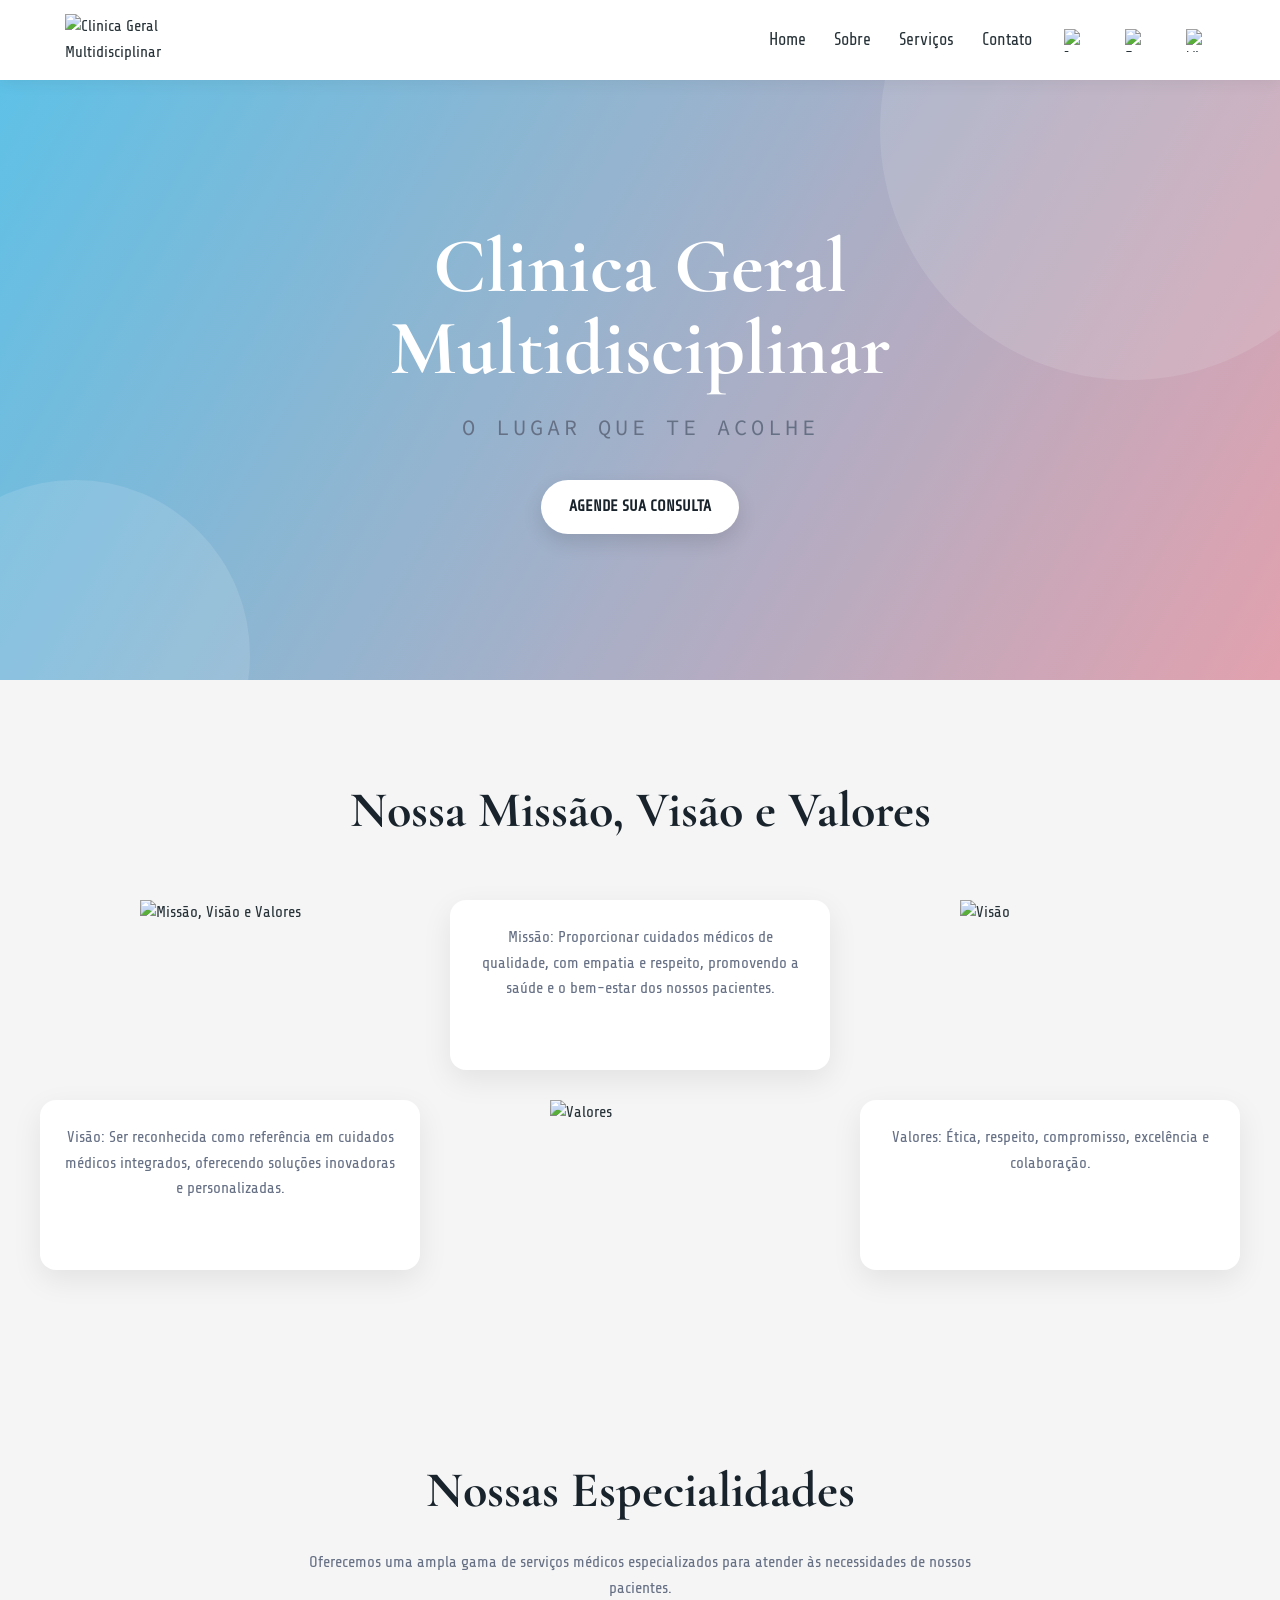
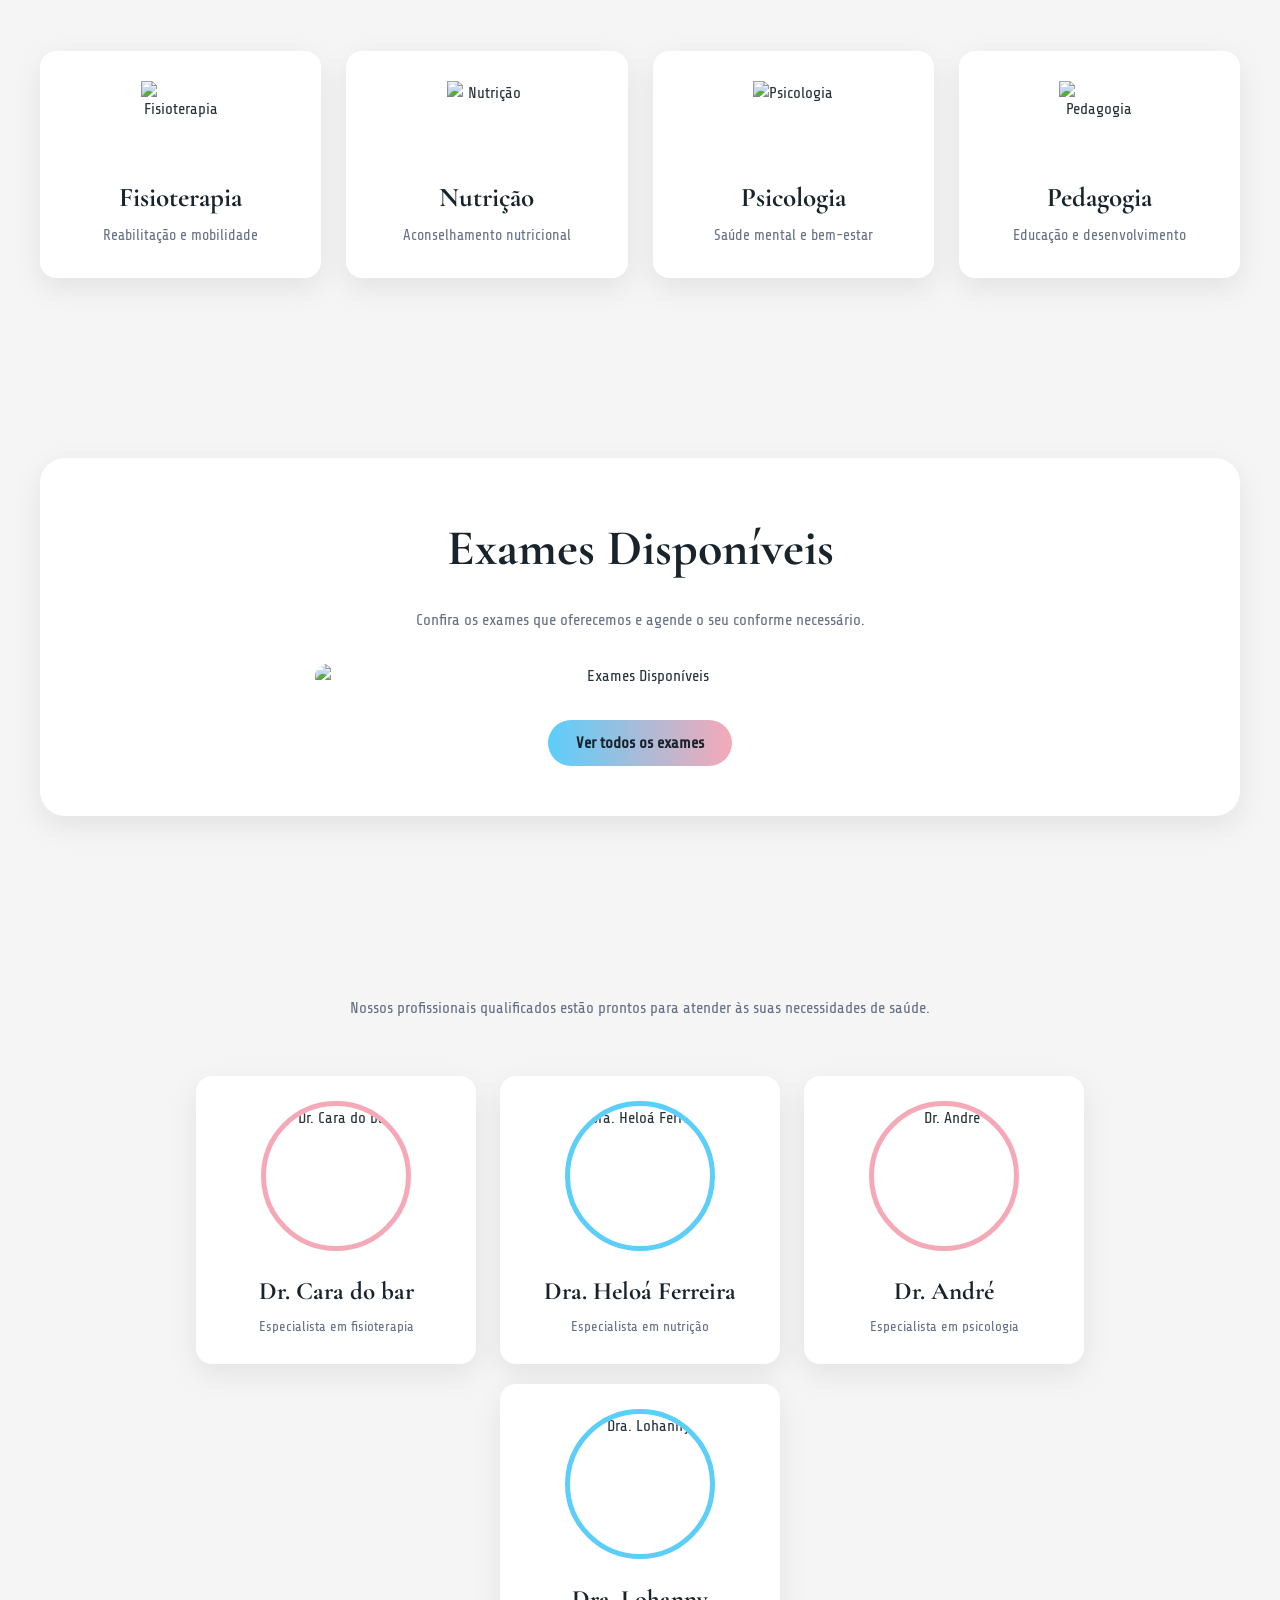
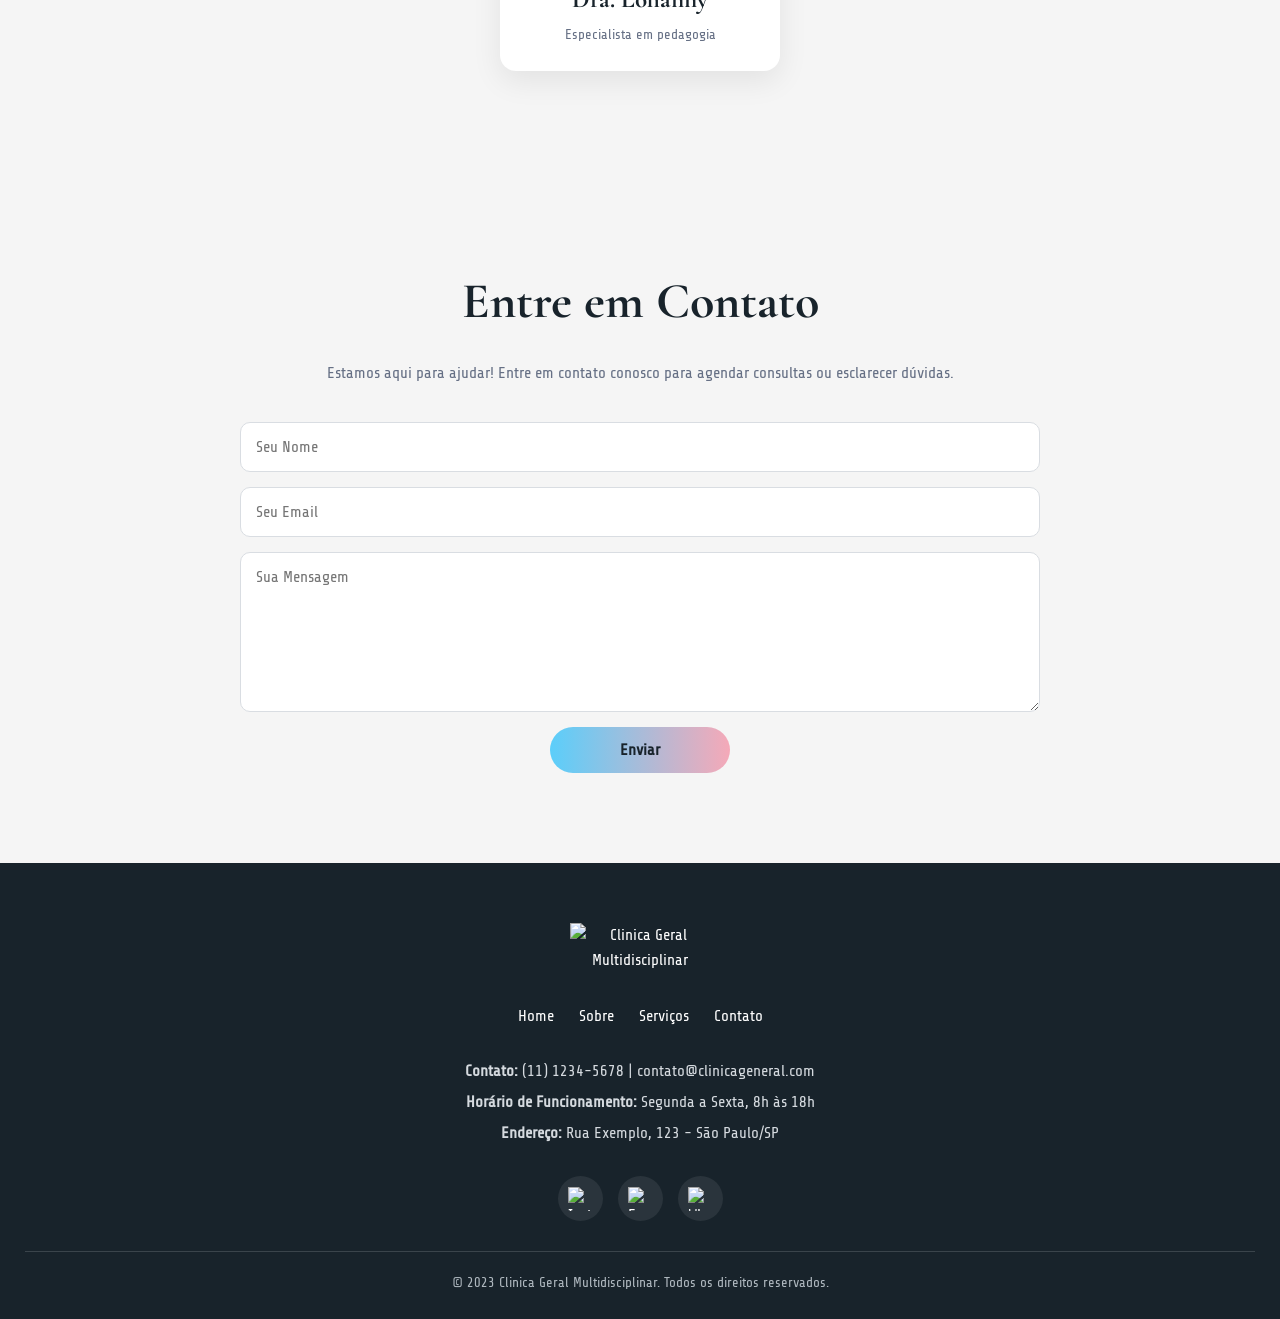
==== index.html @ 115f13de "front quase pronto" ====
<!DOCTYPE html>
<html lang="pt-BR">
<head>
    <meta charset="UTF-8">
    <meta name="viewport" content="width=device-width, initial-scale=1.0">
    <link rel="stylesheet" href="./css/style.css">
    <title>Clinica Geral Multidisciplinar</title>
</head>
<body>
    
    <header>
        <nav>
            
            <div class="nav-container">
                
                <a href="index.html" class="logo-link">
                    <img src="assets/img/logo.png" class="logo-header" alt="Clinica Geral Multidisciplinar" />
                </a>

                <ul class="nav-links">
                    <li><a href="index.html">Home</a></li>
                    <li><a href="./html/contato.html">Sobre</a></li>
                    <li><a href="./html/servicos.html">Serviços</a></li>
                    <li><a href="./html/contato.html">Contato</a></li>
                </ul>

                <a href="https://www.instagram.com" class="social-link" target="_blank" rel="noopener noreferrer">
                    <img src="assets/img/instagram.png" class="social-icon" alt="Instagram" />
                </a>

                <a href="https://www.facebook.com" class="social-link" target="_blank" rel="noopener noreferrer">
                    <img src="assets/img/facebook.png" class="social-icon" alt="Facebook" /> 
                </a>

                <a href="https://wa.me/SEU_NUMERO" class="social-link" target="_blank" rel="noopener noreferrer">
                    <img src="assets/img/whatsapp.png" class="social-icon" alt="WhatsApp" />
                </a>

                <button class="menu-hamburger" id="menuToggle" aria-label="Menu">
                    <span></span>
                    <span></span>
                    <span></span>
                </button>

            </div>
        </nav>
    </header>

    <main>

        <section>
            <div class="banner-overlay"></div>
            <div class="banner-content">

                <h1 class="banner-title">Clinica Geral Multidisciplinar</h1>

                <p class="banner-description">O LUGAR QUE TE ACOLHE</p>

                <a href="./html/contato.html" class="btn">AGENDE SUA CONSULTA</a>

            </div>
        </section>

        <section>
            <div class="mvv">
                <h2 class="mvv-title">Nossa Missão, Visão e Valores</h2>

                <img src="assets/img/mvv.png" class="mvv-image" alt="Missão, Visão e Valores" />
                <p class="mvv-description">Missão: Proporcionar cuidados médicos de qualidade, com empatia e respeito, promovendo a saúde e o bem-estar dos nossos pacientes.</p>
                
                <img src="assets/img/visao.png" class="mvv-image" alt="Visão" />
                <p class="mvv-description">Visão: Ser reconhecida como referência em cuidados médicos integrados, oferecendo soluções inovadoras e personalizadas.</p>
                
                <img src="assets/img/valores.png" class="mvv-image" alt="Valores" />
                <p class="mvv-description">Valores: Ética, respeito, compromisso, excelência e colaboração.</p>
            </div>
        </section>

        <section>
            <div class="especialidades">
                
                <h2 class="especialidades-title">Nossas Especialidades</h2>
                <p class="especialidades-description">Oferecemos uma ampla gama de serviços médicos especializados para atender às necessidades de nossos pacientes.</p>
                
                <div class="especialidades-nomes">

                    <div class="especialidade-card">

                        <img 
                            src="assets/img/fisioterapia.png" 
                            class="especialidade-icon" 
                            alt="Fisioterapia"
                        >

                        <h3>Fisioterapia</h3>

                        <p>Reabilitação e mobilidade</p>

                    </div>


                    <div class="especialidade-card">

                        <img 
                            src="assets/img/nutricao.png" 
                            class="especialidade-icon" 
                            alt="Nutrição"
                        >

                        <h3>Nutrição</h3>

                        <p>Aconselhamento nutricional</p>

                    </div>


                    <div class="especialidade-card">

                        <img 
                            src="assets/img/psicologia.png" 
                            class="especialidade-icon" 
                            alt="Psicologia"
                        >

                        <h3>Psicologia</h3>

                        <p>Saúde mental e bem-estar</p>

                    </div>


                    <div class="especialidade-card">

                        <img 
                            src="assets/img/pedagogia.png" 
                            class="especialidade-icon" 
                            alt="Pedagogia"
                        >

                        <h3>Pedagogia</h3>

                        <p>Educação e desenvolvimento</p>

                    </div>

                </div>
            </div>
        </section>

        <section>
            <div class="exames">
                
                <h2>Exames Disponíveis</h2>
                <p>Confira os exames que oferecemos e agende o seu conforme necessário.</p>

                <img src="assets/img/exames.png" class="exames-image" alt="Exames Disponíveis" />

                <button class="btn-exames">Ver todos os exames</button>

            </div>
        </section>

        <section>
            <div class="profissionais">
                <p>Nossos profissionais qualificados estão prontos para atender às suas necessidades de saúde.</p>

                <div class="team-card">
                    <img src="assets/img/medico1.png" class="team-image" alt="Dr. Cara do bar" />
                    <h4>Dr. Cara do bar</h4>
                    <p>Especialista em fisioterapia</p>
                </div>

                <div class="team-card">
                    <img src="assets/img/medico2.png" class="team-image" alt="Dra. Heloá Ferreira" />
                    <h4>Dra. Heloá Ferreira</h4>
                    <p>Especialista em nutrição</p>
                </div>
                <div class="team-card">
                    <img src="assets/img/medico3.png" class="team-image" alt="Dr. André" />
                    <h4>Dr. André</h4>
                    <p>Especialista em psicologia</p>
                </div>
                <div class="team-card">
                    <img src="assets/img/medico4.png" class="team-image" alt="Dra. Lohanny" />
                    <h4>Dra. Lohanny</h4>
                    <p>Especialista em pedagogia</p>
                </div>

            </div>
        </section>

        <section>
            <div class="contato">
                <h2>Entre em Contato</h2>
                <p>Estamos aqui para ajudar! Entre em contato conosco para agendar consultas ou esclarecer dúvidas.</p>

                <form action="#" method="post" class="contact-form">
                    <input type="text" name="name" placeholder="Seu Nome" required>
                    <input type="email" name="email" placeholder="Seu Email" required>
                    <textarea name="message" placeholder="Sua Mensagem" required></textarea>
                    <button type="submit">Enviar</button>
                </form>

            </div>
        </section>
    </main>

    <footer>
        <div class="footer-logo">
            <img src="assets/img/logo.png" class="logo-footer" alt="Clinica Geral Multidisciplinar" />
        </div>

        <div class="footer-links">
            <ul>
                <li><a href="index.html">Home</a></li>
                <li><a href="./html/contato.html">Sobre</a></li>
                <li><a href="./html/servicos.html">Serviços</a></li>
                <li><a href="./html/contato.html">Contato</a></li>
            </ul>

        </div>

        <div class="contato-footer">
            <p><strong>Contato:</strong> (11) 1234-5678 | contato@clinicageneral.com</p>
            <p><strong>Horário de Funcionamento:</strong> Segunda a Sexta, 8h às 18h</p>
            <p><strong>Endereço:</strong> Rua Exemplo, 123 - São Paulo/SP</p>
        </div>

        <div class="link-redes">
            <a href="https://www.instagram.com" target="_blank" rel="noopener noreferrer">
                <img src="assets/img/instagram.png" class="social-icon-footer" alt="Instagram" />
            </a>

            <a href="https://www.facebook.com" target="_blank" rel="noopener noreferrer">
                <img src="assets/img/facebook.png" class="social-icon-footer" alt="Facebook" /> 
            </a>

            <a href="https://wa.me/SEU_NUMERO" target="_blank" rel="noopener noreferrer">
                <img src="assets/img/whatsapp.png" class="social-icon-footer" alt="WhatsApp" />
            </a>
        </div>

        <hr>

        <p>&copy; 2023 Clinica Geral Multidisciplinar. Todos os direitos reservados.</p>
    </footer>


    <script src="./javascript/menu.js"></script>

</body>
</html>
---- css/style.css ----
/* =========================================================
   IMPORTAÇÃO DAS FONTES
========================================================= */

@import url('https://fonts.googleapis.com/css2?family=Cormorant+Garamond:wght@400;500;600;700&family=Share+Tech&family=Source+Code+Pro:wght@400;500;600&display=swap');


/* =========================================================
   VARIÁVEIS
========================================================= */

:root {
    --cor-primary: #5BCEFA;
    --cor-secondary: #F5A9B8;

    --cor-primary-dark: #3AAEDB;
    --cor-secondary-dark: #D98296;

    --cor-background: #F5F5F5;
    --cor-white: #FFFFFF;

    --cor-texto: #263238;
    --cor-texto-claro: #667085;

    --cor-dark: #18232B;

    --sombra: 0 10px 30px rgba(0, 0, 0, 0.08);
    --sombra-hover: 0 15px 35px rgba(0, 0, 0, 0.14);

    --raio: 16px;

    --widthImg: 100%;
    --heightImg: auto;

    --transicao: 0.3s ease;
}


/* =========================================================
   RESET
========================================================= */

* {
    margin: 0;
    padding: 0;
    box-sizing: border-box;
}

html {
    scroll-behavior: smooth;
}

body {
    font-family: 'Share Tech', sans-serif;
    background-color: var(--cor-background);
    color: var(--cor-texto);
    line-height: 1.6;
}

img {
    max-width: 100%;
    height: auto;
    display: block;
}

a {
    text-decoration: none;
    color: inherit;
}

button,
input,
textarea {
    font-family: inherit;
}

button {
    cursor: pointer;
}


/* =========================================================
   NAVBAR
========================================================= */

header {
    width: 100%;
    background-color: var(--cor-white);

    position: sticky;
    top: 0;
    z-index: 1000;

    box-shadow: 0 3px 15px rgba(0, 0, 0, 0.06);
}

nav {
    width: 100%;
}

.nav-container {
    max-width: 1200px;
    margin: 0 auto;

    min-height: 80px;

    padding: 10px 25px;

    display: flex;
    align-items: center;
    gap: 25px;
}


/* Logo */

.logo-link {
    display: flex;
    align-items: center;

    margin-right: auto;
}

.logo-header {
    width: 130px;
    height: auto;

    transition: var(--transicao);
}

.logo-header:hover {
    transform: scale(1.04);
}


/* Links */

.nav-links {
    list-style: none;

    display: flex;
    align-items: center;
    gap: 28px;
}

.nav-links a {
    position: relative;

    color: var(--cor-texto);
    font-size: 17px;

    padding: 8px 0;

    transition: var(--transicao);
}

.nav-links a::after {
    content: "";

    position: absolute;
    left: 0;
    bottom: 0;

    width: 0;
    height: 2px;

    background: linear-gradient(
        to right,
        var(--cor-primary),
        var(--cor-secondary)
    );

    transition: var(--transicao);
}

.nav-links a:hover {
    color: var(--cor-primary-dark);
}

.nav-links a:hover::after {
    width: 100%;
}


/* =========================================================
   REDES SOCIAIS
========================================================= */

.social-link {
    display: flex;
    align-items: center;
    justify-content: center;

    width: 36px;
    height: 36px;

    border-radius: 50%;

    transition: var(--transicao);
}

.social-icon {
    width: 23px;
    height: 23px;

    object-fit: contain;
}

.social-link:hover {
    background-color: var(--cor-background);
    transform: translateY(-3px);
}


/* =========================================================
   MENU HAMBÚRGUER
========================================================= */

.menu-hamburger {
    display: none;

    width: 40px;
    height: 40px;

    border: none;
    background: transparent;

    flex-direction: column;
    justify-content: center;
    align-items: center;

    gap: 5px;
}

.menu-hamburger span {
    width: 25px;
    height: 3px;

    border-radius: 10px;

    background-color: var(--cor-dark);
}


/* =========================================================
   BANNER PRINCIPAL
========================================================= */

main > section:first-child {
    min-height: 600px;

    position: relative;

    display: flex;
    align-items: center;
    justify-content: center;

    overflow: hidden;

    background:
        linear-gradient(
            120deg,
            rgba(91, 206, 250, 0.92),
            rgba(245, 169, 184, 0.92)
        );
}


/* brilho decorativo */

main > section:first-child::before {
    content: "";

    position: absolute;

    width: 500px;
    height: 500px;

    border-radius: 50%;

    background: rgba(255, 255, 255, 0.15);

    top: -200px;
    right: -100px;
}

main > section:first-child::after {
    content: "";

    position: absolute;

    width: 350px;
    height: 350px;

    border-radius: 50%;

    background: rgba(255, 255, 255, 0.12);

    bottom: -150px;
    left: -100px;
}


/* Overlay */

.banner-overlay {
    position: absolute;

    inset: 0;

    background: rgba(0, 0, 0, 0.08);
}


/* Conteúdo */

.banner-content {
    position: relative;
    z-index: 2;

    max-width: 850px;

    padding: 40px 25px;

    text-align: center;

    color: var(--cor-white);
}

.banner-title {
    font-family: 'Cormorant Garamond', serif;

    font-size: clamp(42px, 7vw, 78px);

    font-weight: 700;

    line-height: 1.05;

    margin-bottom: 20px;
}

.banner-description {
    font-family: 'Source Code Pro', monospace;

    font-size: clamp(16px, 2vw, 22px);

    letter-spacing: 4px;

    margin-bottom: 35px;
}


/* =========================================================
   BOTÕES
========================================================= */

.btn,
.btn-exames,
.contact-form button {
    display: inline-block;

    border: none;
    border-radius: 50px;

    padding: 14px 28px;

    font-size: 16px;
    font-weight: 600;

    transition: var(--transicao);
}


/* Botão principal */

.btn {
    background-color: var(--cor-white);
    color: var(--cor-dark);

    box-shadow: 0 8px 20px rgba(0, 0, 0, 0.12);
}

.btn:hover {
    transform: translateY(-4px);

    box-shadow: 0 12px 25px rgba(0, 0, 0, 0.18);

    background-color: var(--cor-dark);
    color: var(--cor-white);
}


/* =========================================================
   SEÇÕES GERAIS
========================================================= */

main > section {
    padding: 90px 25px;
}

.mvv,
.especialidades,
.exames,
.profissionais,
.contato {
    max-width: 1200px;
    margin: 0 auto;
}

h2 {
    font-family: 'Cormorant Garamond', serif;

    font-size: clamp(35px, 5vw, 50px);

    text-align: center;

    color: var(--cor-dark);

    margin-bottom: 20px;
}

section p {
    color: var(--cor-texto-claro);
}


/* =========================================================
   MISSÃO, VISÃO E VALORES
========================================================= */

.mvv {
    display: grid;

    grid-template-columns: repeat(3, 1fr);

    gap: 30px;

    align-items: stretch;
}

.mvv-title {
    grid-column: 1 / -1;
}

.mvv-image {
    width: 100%;
    max-width: 180px;

    height: 150px;

    object-fit: contain;

    margin: 0 auto 20px;
}

.mvv-description {
    background-color: var(--cor-white);

    padding: 25px;

    border-radius: var(--raio);

    box-shadow: var(--sombra);

    text-align: center;

    min-height: 150px;

    transition: var(--transicao);
}

.mvv-description:hover {
    transform: translateY(-6px);
    box-shadow: var(--sombra-hover);
}


/* =========================================================
   ESPECIALIDADES
========================================================= */

.especialidades {
    text-align: center;
}

.especialidades-description {
    max-width: 700px;

    margin: 0 auto 50px;
}

.especialidades-nomes {
    display: grid;

    grid-template-columns: repeat(4, 1fr);

    gap: 25px;
}

.especialidades-nomes > img,
.especialidades-nomes > h3,
.especialidades-nomes > p {
    grid-column: auto;
}

.especialidade-icon {
    width: 80px;
    height: 80px;

    object-fit: contain;

    margin: 0 auto 15px;
}

.especialidades-nomes h3 {
    font-family: 'Cormorant Garamond', serif;

    font-size: 27px;

    color: var(--cor-dark);

    margin-bottom: 5px;
}

.especialidades-nomes p {
    font-size: 15px;
}

.especialidade-card {
    background-color: var(--cor-white);

    padding: 30px 20px;

    border-radius: var(--raio);

    box-shadow: var(--sombra);

    transition: var(--transicao);
}

.especialidade-card:hover {
    transform: translateY(-8px);

    box-shadow: var(--sombra-hover);
}


/* =========================================================
   EXAMES
========================================================= */

.exames {
    text-align: center;

    background-color: var(--cor-white);

    padding: 50px;

    border-radius: 25px;

    box-shadow: var(--sombra);
}

.exames > p {
    margin-bottom: 30px;
}

.exames-image {
    width: 100%;
    max-width: 650px;

    margin: 0 auto 30px;

    border-radius: var(--raio);
}

.btn-exames {
    background: linear-gradient(
        90deg,
        var(--cor-primary),
        var(--cor-secondary)
    );

    color: var(--cor-dark);
}

.btn-exames:hover {
    transform: translateY(-4px);

    box-shadow: var(--sombra-hover);
}


/* =========================================================
   PROFISSIONAIS
========================================================= */

.profissionais {
    text-align: center;
}

.profissionais > p {
    max-width: 700px;

    margin: 0 auto 45px;
}

.team-card {
    display: inline-flex;

    vertical-align: top;

    flex-direction: column;
    align-items: center;

    width: calc(25% - 20px);

    margin: 10px;

    padding: 25px 20px;

    background-color: var(--cor-white);

    border-radius: var(--raio);

    box-shadow: var(--sombra);

    transition: var(--transicao);
}

.team-card:hover {
    transform: translateY(-8px);

    box-shadow: var(--sombra-hover);
}

.team-image {
    width: 150px;
    height: 150px;

    object-fit: cover;

    border-radius: 50%;

    margin-bottom: 20px;

    border: 5px solid var(--cor-primary);
}

.team-card:nth-child(even) .team-image {
    border-color: var(--cor-secondary);
}

.team-card h4 {
    font-family: 'Cormorant Garamond', serif;

    font-size: 25px;

    color: var(--cor-dark);

    margin-bottom: 5px;
}

.team-card p {
    font-size: 14px;
}


/* =========================================================
   CONTATO
========================================================= */

.contato {
    max-width: 800px;

    text-align: center;
}

.contato > p {
    max-width: 650px;

    margin: 0 auto 35px;
}

.contact-form {
    display: flex;

    flex-direction: column;

    gap: 15px;

    text-align: left;
}

.contact-form input,
.contact-form textarea {
    width: 100%;

    border: 1px solid #D9DDE2;

    border-radius: 10px;

    padding: 15px;

    font-size: 16px;

    background-color: var(--cor-white);

    color: var(--cor-texto);

    outline: none;

    transition: var(--transicao);
}

.contact-form input:focus,
.contact-form textarea:focus {
    border-color: var(--cor-primary);

    box-shadow: 0 0 0 3px rgba(91, 206, 250, 0.15);
}

.contact-form textarea {
    min-height: 160px;

    resize: vertical;
}

.contact-form button {
    align-self: center;

    min-width: 180px;

    background: linear-gradient(
        90deg,
        var(--cor-primary),
        var(--cor-secondary)
    );

    color: var(--cor-dark);
}

.contact-form button:hover {
    transform: translateY(-3px);

    box-shadow: var(--sombra-hover);
}


/* =========================================================
   FOOTER
========================================================= */

footer {
    background-color: var(--cor-dark);

    color: var(--cor-white);

    padding: 60px 25px 25px;

    text-align: center;
}

.footer-logo {
    margin-bottom: 30px;
}

.logo-footer {
    width: 140px;

    margin: 0 auto;
}

.footer-links ul {
    list-style: none;

    display: flex;

    justify-content: center;

    flex-wrap: wrap;

    gap: 25px;

    margin-bottom: 30px;
}

.footer-links a {
    transition: var(--transicao);
}

.footer-links a:hover {
    color: var(--cor-primary);
}

.contato-footer {
    margin-bottom: 30px;
}

.contato-footer p {
    color: #D5DADF;

    margin: 5px 0;
}

.link-redes {
    display: flex;

    justify-content: center;

    gap: 15px;

    margin-bottom: 30px;
}

.link-redes a {
    display: flex;

    align-items: center;
    justify-content: center;

    width: 45px;
    height: 45px;

    border-radius: 50%;

    background-color: rgba(255, 255, 255, 0.08);

    transition: var(--transicao);
}

.link-redes a:hover {
    background-color: rgba(91, 206, 250, 0.2);

    transform: translateY(-4px);
}

.social-icon-footer {
    width: 24px;
    height: 24px;
}

footer hr {
    border: none;

    border-top: 1px solid rgba(255, 255, 255, 0.15);

    margin-bottom: 20px;
}

footer > p {
    color: #AEB7BE;

    font-size: 14px;
}


/* =========================================================
   RESPONSIVIDADE
========================================================= */


/* Tablets */

@media (max-width: 900px) {

    .nav-container {
        gap: 15px;
    }

    .nav-links {
        gap: 15px;
    }

    .social-link {
        display: none;
    }

    .mvv {
        grid-template-columns: 1fr;
    }

    .mvv-title {
        grid-column: auto;
    }

    .especialidades-nomes {
        grid-template-columns: repeat(2, 1fr);

        row-gap: 40px;
    }

    .team-card {
        width: calc(50% - 25px);
    }
}


/* Celulares */

@media (max-width: 650px) {

    main > section {
        padding: 65px 18px;
    }


    /* =========================================================
   NAVBAR MOBILE
========================================================= */

@media (max-width: 650px) {

    .nav-container {
        min-height: 70px;
        padding: 10px 18px;

        display: flex;
        flex-wrap: wrap;
        align-items: center;
    }

    .logo-header {
        width: 105px;
    }

    /* Botão hambúrguer */

    .menu-hamburger {
        display: flex;

        margin-left: auto;

        position: relative;
        z-index: 1001;
    }

    /* Menu */

    .nav-links {
        order: 3;

        width: 100%;

        display: none;

        flex-direction: column;

        gap: 0;

        padding: 10px 0;

        border-top: 1px solid #EEEEEE;
    }

    /* Quando o JavaScript adicionar .active */

    .nav-links.active {
        display: flex;
    }

    .nav-links li {
        width: 100%;

        text-align: center;
    }

    .nav-links a {
        display: block;

        width: 100%;

        padding: 12px;

        font-size: 16px;
    }

    /* Esconde redes sociais no celular */

    .social-link {
        display: none;
    }


    /* =====================================================
       BARRINHAS DO HAMBÚRGUER
    ===================================================== */

    .menu-hamburger span {
        display: block;

        width: 25px;
        height: 3px;

        border-radius: 10px;

        background-color: var(--cor-dark);

        transition: var(--transicao);
    }


    /* =====================================================
       ANIMAÇÃO HAMBÚRGUER → X
    ===================================================== */

    .menu-hamburger.active span:nth-child(1) {
        transform: translateY(8px) rotate(45deg);
    }

    .menu-hamburger.active span:nth-child(2) {
        opacity: 0;
    }

    .menu-hamburger.active span:nth-child(3) {
        transform: translateY(-8px) rotate(-45deg);
    }
}


    /* Banner */

    main > section:first-child {
        min-height: 520px;
    }

    .banner-title {
        font-size: 48px;
    }

    .banner-description {
        font-size: 14px;

        letter-spacing: 2px;
    }

    .btn {
        padding: 13px 22px;

        font-size: 14px;
    }


    /* Especialidades */

    .especialidades-nomes {
        grid-template-columns: 1fr;

        gap: 35px;
    }


    /* Exames */

    .exames {
        padding: 35px 20px;
    }


    /* Profissionais */

    .team-card {
        display: flex;

        width: 100%;

        margin: 10px 0;
    }


    /* Footer */

    .footer-links ul {
        flex-direction: column;

        gap: 10px;
    }

    .contato-footer p {
        font-size: 14px;
    }
}


/* Celulares pequenos */

@media (max-width: 400px) {

    .banner-title {
        font-size: 40px;
    }

    h2 {
        font-size: 36px;
    }

    .nav-links {
        grid-template-columns: 1fr;
    }
}
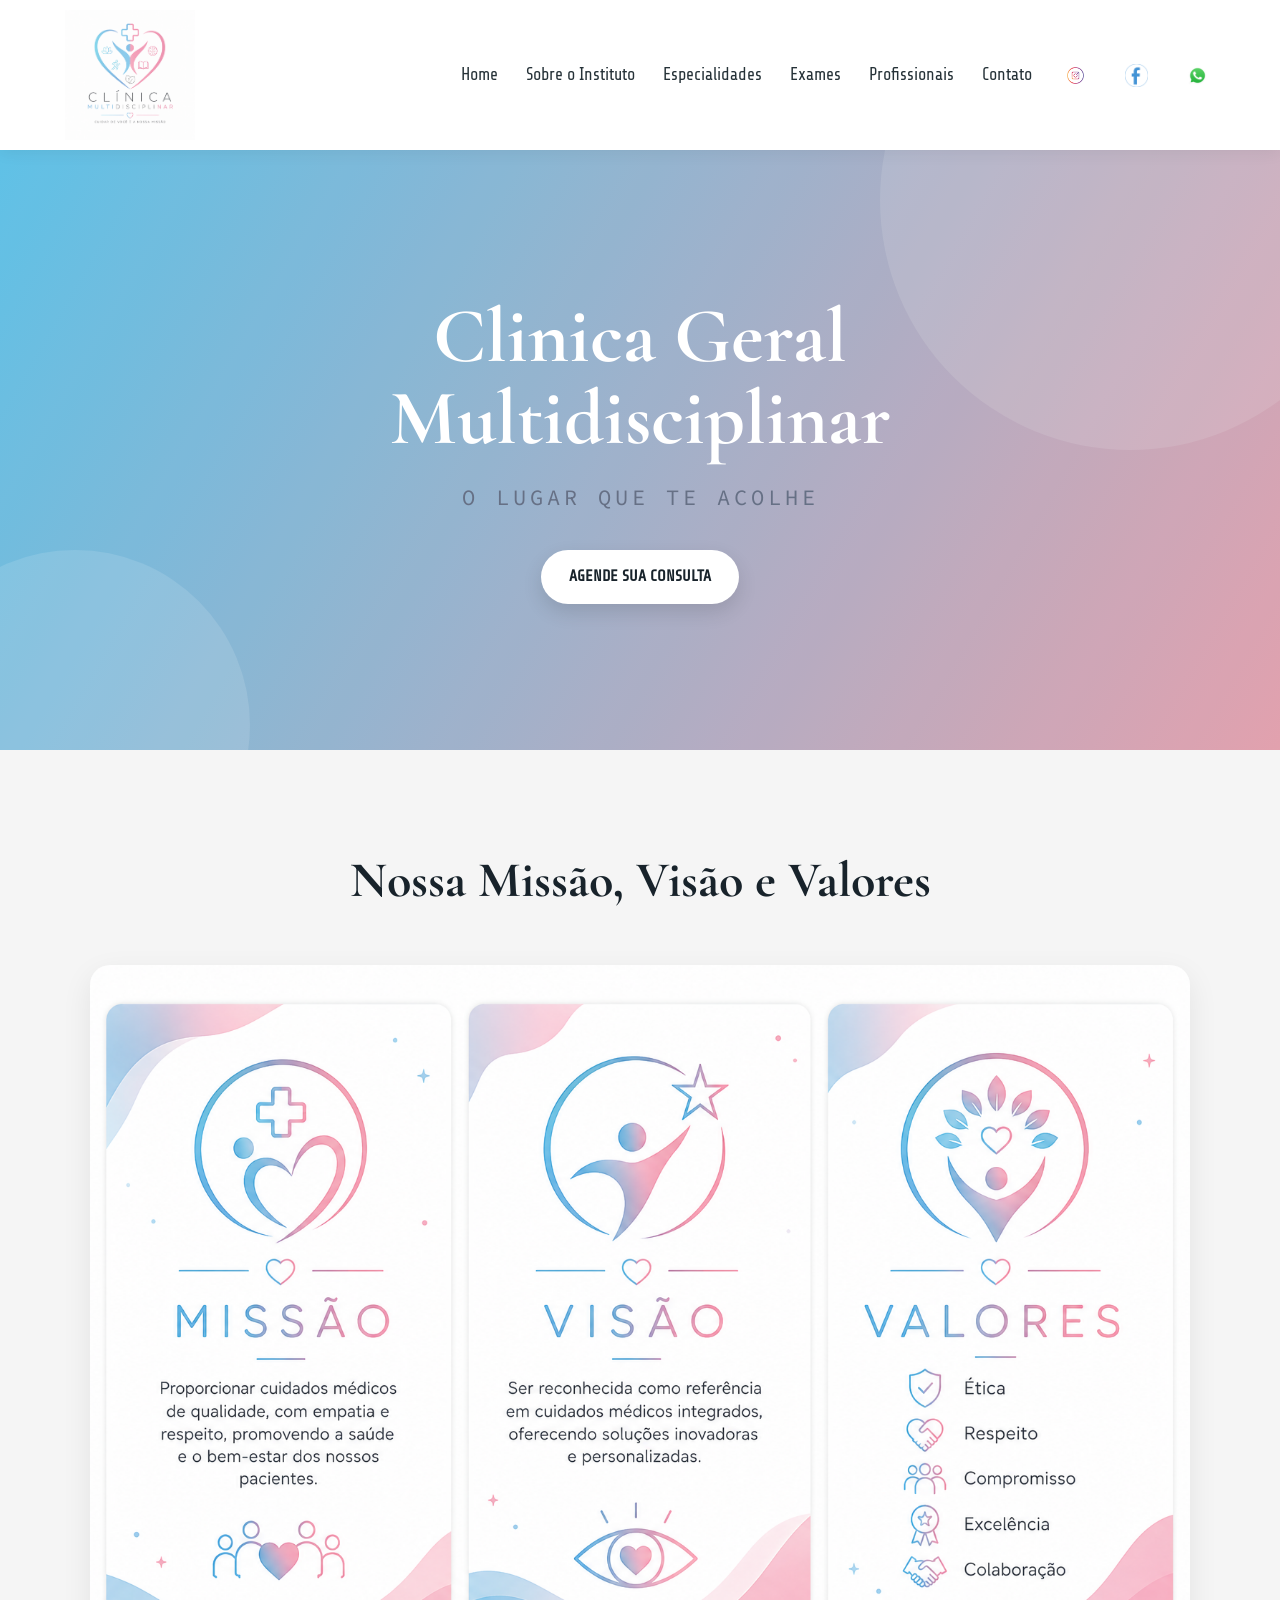
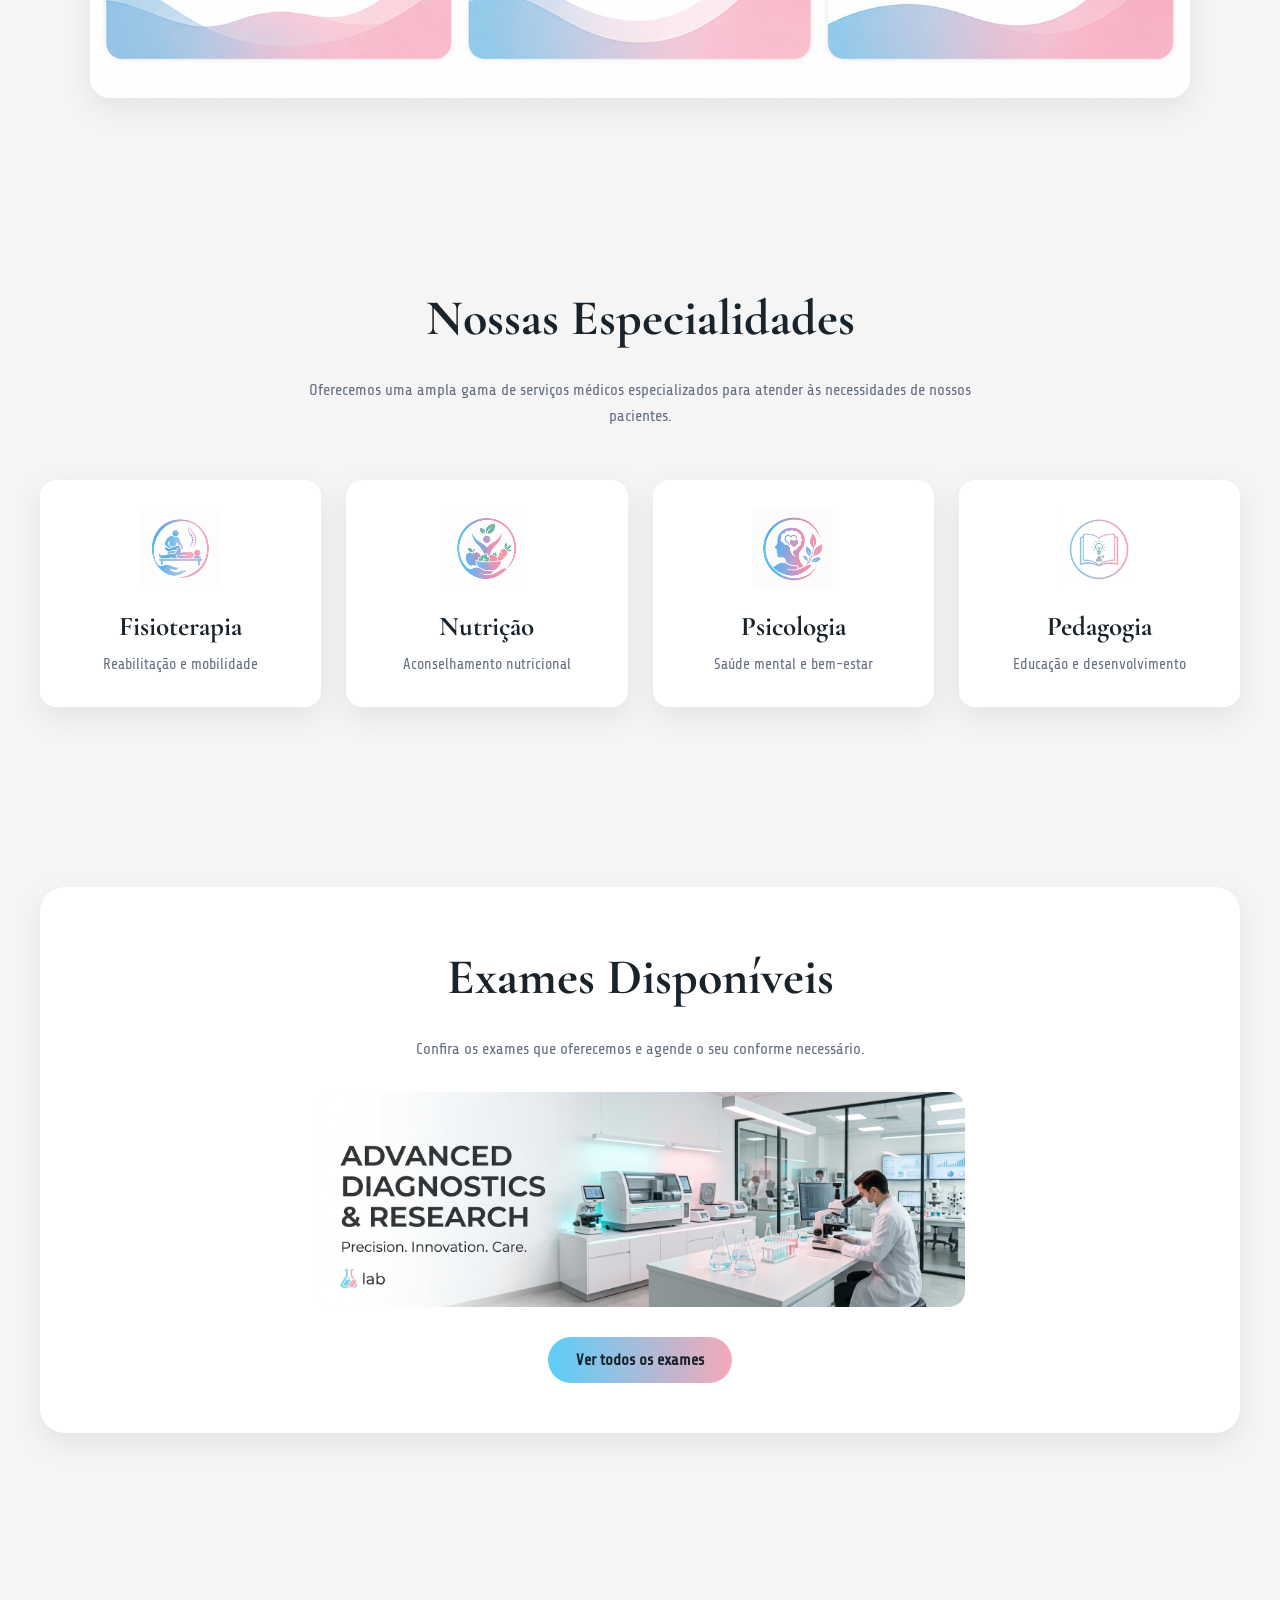
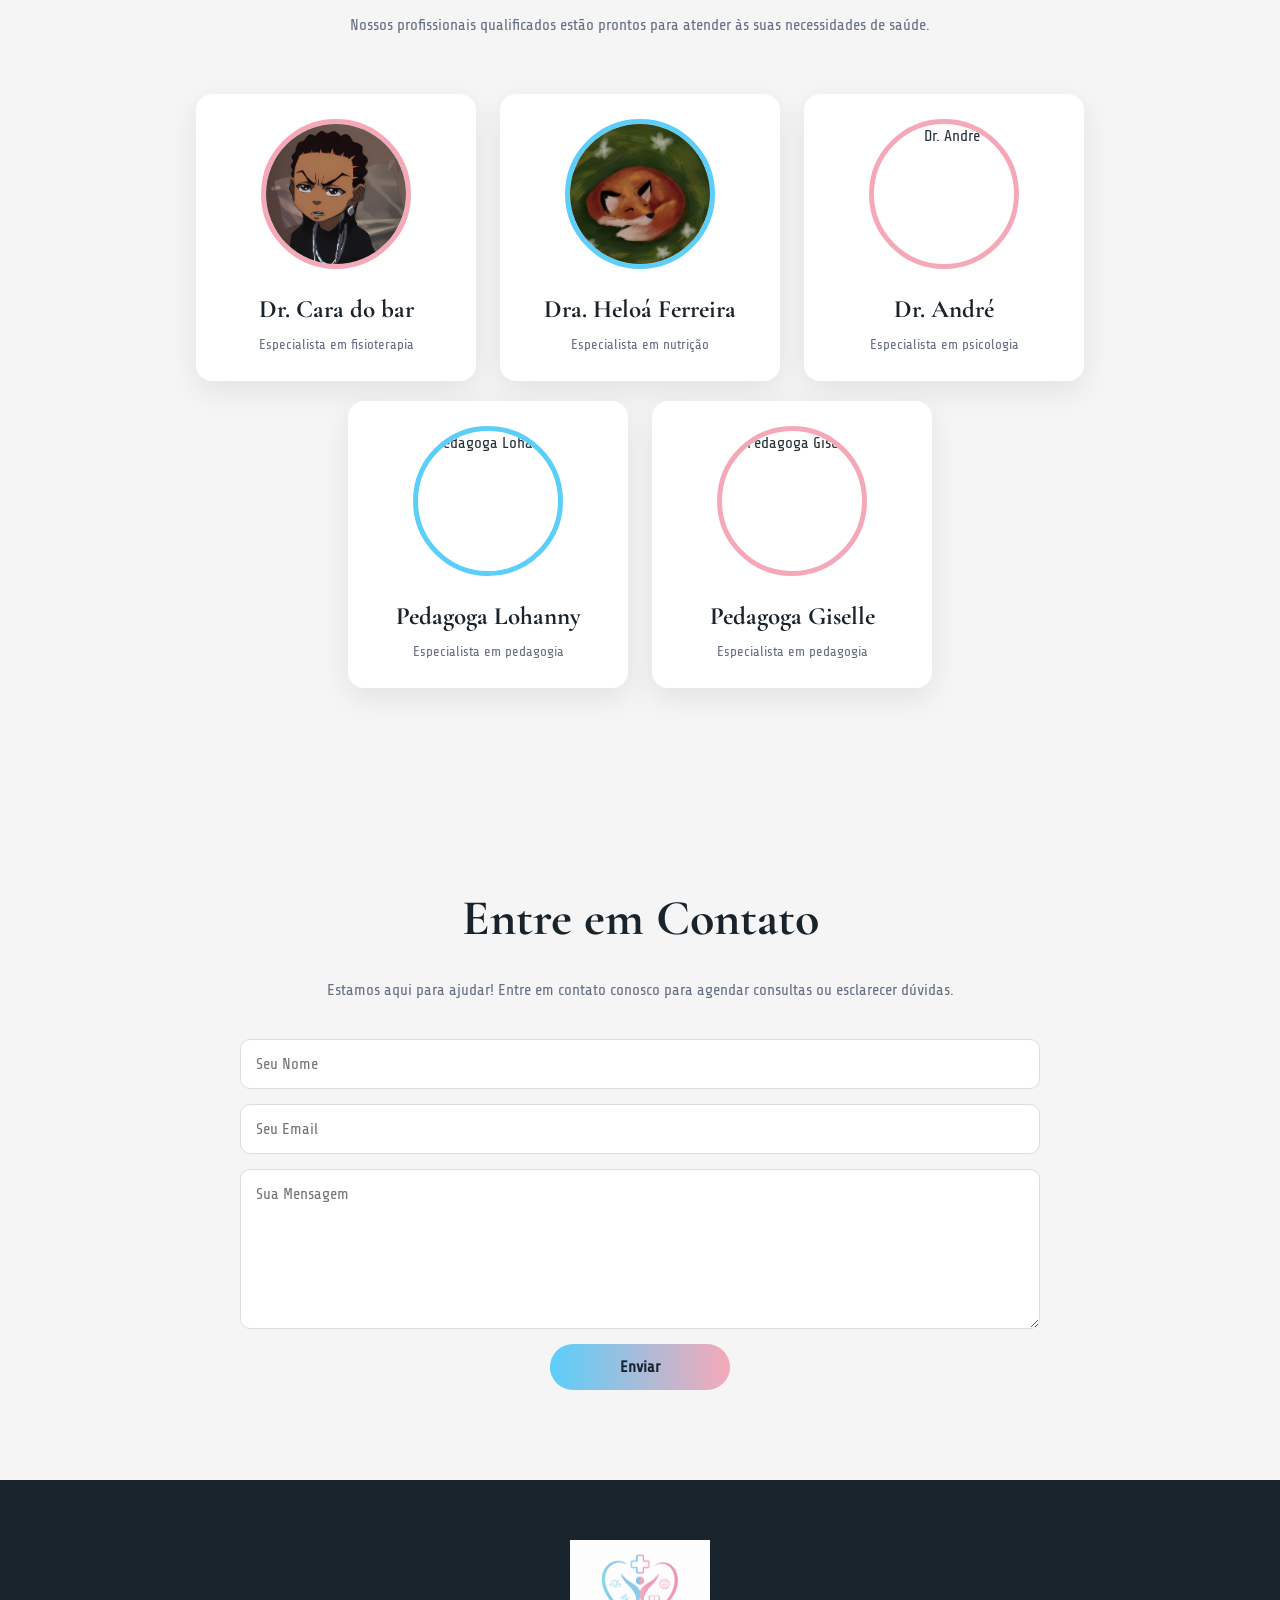
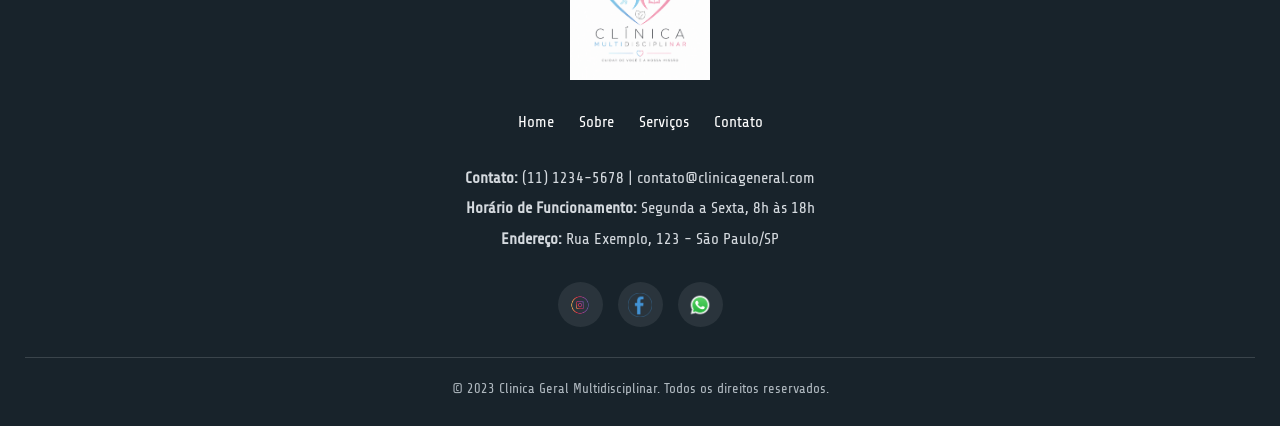
==== commit ebbb0a0f: "colocando imagens e fazendo instituto.html" ====
--- a/index.html
+++ b/index.html
@@ -18,10 +18,12 @@
                 </a>
 
                 <ul class="nav-links">
-                    <li><a href="index.html">Home</a></li>
-                    <li><a href="./html/contato.html">Sobre</a></li>
-                    <li><a href="./html/servicos.html">Serviços</a></li>
-                    <li><a href="./html/contato.html">Contato</a></li>
+                    <li><a href="#home">Home</a></li>
+                    <li><a href="./html/instituto.html">Sobre o Instituto</a></li>
+                    <li><a href="#especialidades">Especialidades</a></li>
+                    <li><a href="#exames">Exames</a></li>
+                    <li><a href="#profissionais">Profissionais</a></li>
+                    <li><a href="#contato">Contato</a></li>
                 </ul>
 
                 <a href="https://www.instagram.com" class="social-link" target="_blank" rel="noopener noreferrer">
@@ -48,7 +50,7 @@
 
     <main>
 
-        <section>
+        <section id="home">
             <div class="banner-overlay"></div>
             <div class="banner-content">
 
@@ -62,21 +64,22 @@
         </section>
 
         <section>
+
             <div class="mvv">
+
                 <h2 class="mvv-title">Nossa Missão, Visão e Valores</h2>
 
-                <img src="assets/img/mvv.png" class="mvv-image" alt="Missão, Visão e Valores" />
-                <p class="mvv-description">Missão: Proporcionar cuidados médicos de qualidade, com empatia e respeito, promovendo a saúde e o bem-estar dos nossos pacientes.</p>
-                
-                <img src="assets/img/visao.png" class="mvv-image" alt="Visão" />
-                <p class="mvv-description">Visão: Ser reconhecida como referência em cuidados médicos integrados, oferecendo soluções inovadoras e personalizadas.</p>
-                
-                <img src="assets/img/valores.png" class="mvv-image" alt="Valores" />
-                <p class="mvv-description">Valores: Ética, respeito, compromisso, excelência e colaboração.</p>
-            </div>
-        </section>
-
-        <section>
+                <img 
+                    src="assets/img/mvv.png" 
+                    class="mvv-image" 
+                    alt="Missão, Visão e Valores da Clínica Multidisciplinar"
+                >
+
+            </div>
+
+        </section>
+
+        <section id="especialidades">
             <div class="especialidades">
                 
                 <h2 class="especialidades-title">Nossas Especialidades</h2>
@@ -147,7 +150,7 @@
             </div>
         </section>
 
-        <section>
+        <section id="exames">
             <div class="exames">
                 
                 <h2>Exames Disponíveis</h2>
@@ -160,7 +163,7 @@
             </div>
         </section>
 
-        <section>
+        <section id="profissionais">
             <div class="profissionais">
                 <p>Nossos profissionais qualificados estão prontos para atender às suas necessidades de saúde.</p>
 
@@ -175,21 +178,28 @@
                     <h4>Dra. Heloá Ferreira</h4>
                     <p>Especialista em nutrição</p>
                 </div>
+
                 <div class="team-card">
                     <img src="assets/img/medico3.png" class="team-image" alt="Dr. André" />
                     <h4>Dr. André</h4>
                     <p>Especialista em psicologia</p>
                 </div>
-                <div class="team-card">
-                    <img src="assets/img/medico4.png" class="team-image" alt="Dra. Lohanny" />
-                    <h4>Dra. Lohanny</h4>
+                
+                <div class="team-card">
+                    <img src="assets/img/medico4.png" class="team-image" alt="Pedagoga Lohanny" />
+                    <h4>Pedagoga Lohanny</h4>
                     <p>Especialista em pedagogia</p>
                 </div>
 
-            </div>
-        </section>
-
-        <section>
+                <div class="team-card">
+                    <img src="assets/img/medico5.png" class="team-image" alt="Pedagoga Giselle" />
+                    <h4>Pedagoga Giselle</h4>
+                    <p>Especialista em pedagogia</p>
+                </div>
+            </div>
+        </section>
+
+        <section id="contato">
             <div class="contato">
                 <h2>Entre em Contato</h2>
                 <p>Estamos aqui para ajudar! Entre em contato conosco para agendar consultas ou esclarecer dúvidas.</p>
--- a/css/style.css
+++ b/css/style.css
@@ -429,51 +429,36 @@
 ========================================================= */
 
 .mvv {
-    display: grid;
-
-    grid-template-columns: repeat(3, 1fr);
-
-    gap: 30px;
-
-    align-items: stretch;
+    max-width: 1200px;
+    margin: 0 auto;
+
+    text-align: center;
 }
 
 .mvv-title {
-    grid-column: 1 / -1;
+    margin-bottom: 45px;
 }
 
 .mvv-image {
     width: 100%;
-    max-width: 180px;
-
-    height: 150px;
-
-    object-fit: contain;
-
-    margin: 0 auto 20px;
-}
-
-.mvv-description {
-    background-color: var(--cor-white);
-
-    padding: 25px;
-
-    border-radius: var(--raio);
+    max-width: 1100px;
+
+    height: auto;
+
+    margin: 0 auto;
+
+    border-radius: 20px;
 
     box-shadow: var(--sombra);
 
-    text-align: center;
-
-    min-height: 150px;
-
     transition: var(--transicao);
 }
 
-.mvv-description:hover {
-    transform: translateY(-6px);
+.mvv-image:hover {
+    transform: translateY(-5px);
+
     box-shadow: var(--sombra-hover);
 }
-
 
 /* =========================================================
    ESPECIALIDADES
@@ -853,6 +838,113 @@
 
     font-size: 14px;
 }
+/* =========================================================
+   PÁGINA: SOBRE O INSTITUTO (LAYOUT VERTICAL)
+========================================================= */
+
+.instituto-main {
+    max-width: 1000px;
+    margin: 0 auto;
+    padding: 60px 20px 90px;
+    display: flex;
+    flex-direction: column; /* Garante alinhamento vertical dos cards */
+    gap: 40px;
+}
+
+/* Card Sobre o Instituto */
+.instituto-card {
+    background-color: var(--cor-white);
+    padding: 50px;
+    border-radius: 25px;
+    box-shadow: var(--sombra);
+    
+    /* Força o conteúdo interno a ficar um abaixo do outro */
+    display: flex !important;
+    flex-direction: column !important;
+    align-items: flex-start;
+    justify-content: flex-start;
+    text-align: left;
+}
+
+.instituto-card h1 {
+    font-family: 'Cormorant Garamond', serif;
+    font-size: clamp(32px, 4vw, 46px);
+    color: var(--cor-dark);
+    margin-bottom: 25px;
+    width: 100%;
+}
+
+.instituto-card h1::after {
+    content: "";
+    display: block;
+    width: 80px;
+    height: 4px;
+    background: linear-gradient(
+        90deg,
+        var(--cor-primary),
+        var(--cor-secondary)
+    );
+    margin-top: 12px;
+    border-radius: 10px;
+}
+
+.instituto-card p {
+    font-size: 1.05rem;
+    line-height: 1.8;
+    color: var(--cor-texto-claro);
+    margin-bottom: 20px;
+    width: 100%; /* Garante ocupar a largura total do card */
+}
+
+.instituto-card p:last-child {
+    margin-bottom: 0;
+}
+
+/* Card Localização */
+.localizacao-card {
+    background-color: var(--cor-white);
+    padding: 50px;
+    border-radius: 25px;
+    box-shadow: var(--sombra);
+    display: flex !important;
+    flex-direction: column !important;
+    text-align: center;
+}
+
+.localizacao-card h2 {
+    font-family: 'Cormorant Garamond', serif;
+    font-size: clamp(28px, 3.5vw, 38px);
+    color: var(--cor-dark);
+    margin-bottom: 15px;
+}
+
+.localizacao-card p {
+    font-size: 1rem;
+    line-height: 1.6;
+    color: var(--cor-texto-claro);
+    max-width: 800px;
+    margin: 0 auto 15px;
+}
+
+.localizacao-card .endereco-destaque {
+    font-size: 1.1rem;
+    color: var(--cor-dark);
+    margin-bottom: 30px;
+}
+
+/* Container do Mapa */
+.map-container {
+    width: 100%;
+    border-radius: var(--raio);
+    overflow: hidden;
+    box-shadow: var(--sombra);
+}
+
+.map-container iframe {
+    width: 100%;
+    height: 400px;
+    display: block;
+}
 
 
 /* =========================================================
@@ -1041,6 +1133,25 @@
     }
 
 
+    /* MISSÃO, VISÃO E VALORES */
+
+    @media (max-width: 650px) {
+
+    .mvv {
+        width: 100%;
+    }
+
+    .mvv-title {
+        margin-bottom: 30px;
+    }
+
+    .mvv-image {
+        width: 100%;
+
+        border-radius: 12px;
+    }
+    }
+
     /* Especialidades */
 
     .especialidades-nomes {
@@ -1080,6 +1191,21 @@
         font-size: 14px;
     }
 }
+/* Ajuste Responsivo para Celulares */
+@media (max-width: 650px) {
+    .instituto-main {
+        padding: 30px 15px 50px;
+    }
+
+    .instituto-card,
+    .localizacao-card {
+        padding: 30px 20px;
+    }
+
+    .map-container iframe {
+        height: 280px;
+    }
+}
 
 
 /* Celulares pequenos */
@@ -1097,4 +1223,5 @@
     .nav-links {
         grid-template-columns: 1fr;
     }
-}+}
+
